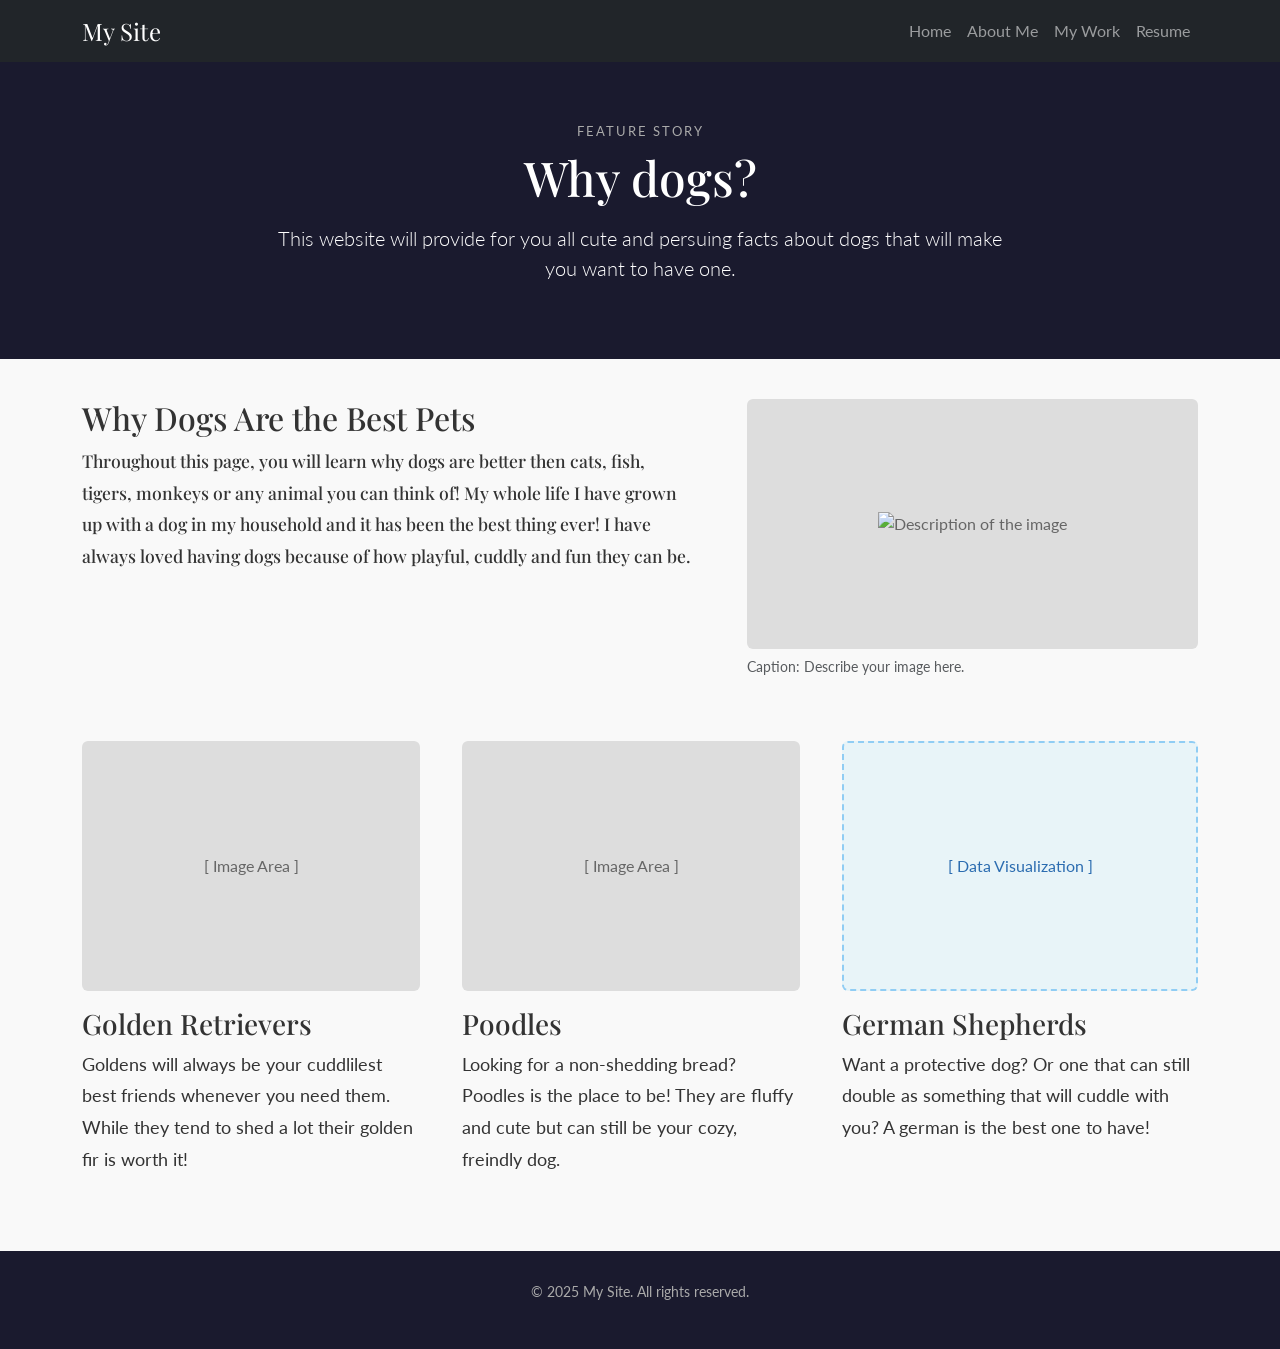
==== index.html @ 229303be "Add files via upload" ====
<!DOCTYPE html>
<html>
<head>
  <title>Story Template</title>

  <!-- Google Fonts -->
  <link href="https://fonts.googleapis.com/css2?family=Playfair+Display:wght@700&family=Lato:wght@400;300&display=swap" rel="stylesheet"/>

  <!-- Bootstrap CSS -->
  <link href="https://cdn.jsdelivr.net/npm/bootstrap@5.3.0/dist/css/bootstrap.min.css" rel="stylesheet"/>

  <style>
    body {
      font-family: 'Lato', sans-serif;
      background-color: #f9f9f9;
      color: #333;
    }

    h1, h2, h3 {
      font-family: 'Playfair Display', serif;
    }

    .navbar-brand {
      font-family: 'Playfair Display', serif;
      font-size: 1.5rem;
    }

    .hero-section {
      background-color: #1a1a2e;
      color: white;
      padding: 60px 0;
      margin-bottom: 40px;
    }

    .hero-section h1 {
      font-size: 3rem;
    }

    .story-text {
      font-size: 1.1rem;
      line-height: 1.8;
    }

    .image-placeholder {
      background-color: #ddd;
      height: 250px;
      display: flex;
      align-items: center;
      justify-content: center;
      border-radius: 6px;
      color: #666;
      font-size: 1rem;
    }

    .data-viz-placeholder {
      background-color: #e8f4f8;
      height: 250px;
      display: flex;
      align-items: center;
      justify-content: center;
      border-radius: 6px;
      border: 2px dashed #90cdf4;
      color: #2b6cb0;
      font-size: 1rem;
    }

    .section-label {
      text-transform: uppercase;
      letter-spacing: 2px;
      font-size: 0.8rem;
      color: #888;
      margin-bottom: 8px;
    }

    footer {
      background-color: #1a1a2e;
      color: #aaa;
      padding: 30px 0;
      margin-top: 60px;
      text-align: center;
      font-size: 0.9rem;
    }
  </style>
</head>
<body>

  <!-- Bootstrap Navbar -->
  <nav class="navbar navbar-expand-lg navbar-dark bg-dark">
    <div class="container">
      <a class="navbar-brand" href="index.html">My Site</a>
      <button class="navbar-toggler" type="button" data-bs-toggle="collapse" data-bs-target="#navbarNav">
        <span class="navbar-toggler-icon"></span>
      </button>
      <div class="collapse navbar-collapse" id="navbarNav">
        <ul class="navbar-nav ms-auto">
          <li class="nav-item"><a class="nav-link" href="index.html">Home</a></li>
          <li class="nav-item"><a class="nav-link" href="about/index.html">About Me</a></li>
          <li class="nav-item"><a class="nav-link" href="work/index.html">My Work</a></li>
          <li class="nav-item"><a class="nav-link" href="resume/index.html">Resume</a></li>
        </ul>
      </div>
    </div>
  </nav>

  <!-- Hero Section -->
  <div class="hero-section">
    <div class="container">
      <div class="row">
        <div class="col-lg-8 mx-auto text-center">
          <p class="section-label" style="color: #aaa;">Feature Story</p>
          <h1>Why dogs?</h1>
          <p class="lead mt-3">This website will provide for you all cute and persuing facts about dogs that will make you want to have one.</p>
        </div>
      </div>
    </div>
  </div>

  <!-- Main Content  -->
  <div class="container">

    <!-- Row 1: Story text left, Image right -->
    <div class="row mb-5">
      <div class="col-md-7" style="padding-right: 40px;">
        <h2>Why Dogs Are the Best Pets<h2>
        <p class="story-text">
          Throughout this page, you will learn why dogs are better then cats, fish, tigers, monkeys or any animal you can think of! My whole life I have grown up with a dog in my household and it has been the best thing ever! I have always loved having dogs because of how playful, cuddly and fun they can be. 
        </p>
    
        </p>
      </div>
      <div class="col-md-5">
        <div class="image-placeholder">
          <img src="paisleyphoto.jpeg" alt="Description of the image" style="max-width: 100%; height: auto;">
        </div>
        <p class="text-muted mt-2" style="font-size: 0.85rem;">Caption: Describe your image here.</p>
      </div>
    </div>


    <!-- Row 3: Three equal columns -->
    <div class="row mb-5">
      <div class="col-md-4" style="padding-right: 30px;">
        <div class="image-placeholder mb-3">[ Image Area ]</div>
        <h3>Golden Retrievers</h3>
        <p class="story-text">Goldens will always be your cuddlilest best friends whenever you need them. While they tend to shed a lot their golden fir is worth it! </p>
      </div>
      <div class="col-md-4" style="padding-right: 30px;">
        <div class="image-placeholder mb-3">[ Image Area ]</div>
        <h3>Poodles</h3>
        <p class="story-text">Looking for a non-shedding bread? Poodles is the place to be! They are fluffy and cute but can still be your cozy, freindly dog. </p>
      </div>
      <div class="col-md-4">
        <div class="data-viz-placeholder mb-3">[ Data Visualization ]</div>
        <h3>German Shepherds</h3>
        <p class="story-text">Want a protective dog? Or one that can still double as something that will cuddle with you? A german is the best one to have!</p>
      </div>
    </div>

  </div>

  <!-- Footer -->
  <footer>
    <p>&copy; 2025 My Site. All rights reserved.</p>
  </footer>

  <!-- Bootstrap JS -->
  <script src="https://cdn.jsdelivr.net/npm/bootstrap@5.3.0/dist/js/bootstrap.bundle.min.js"></script>

</body>
</html>
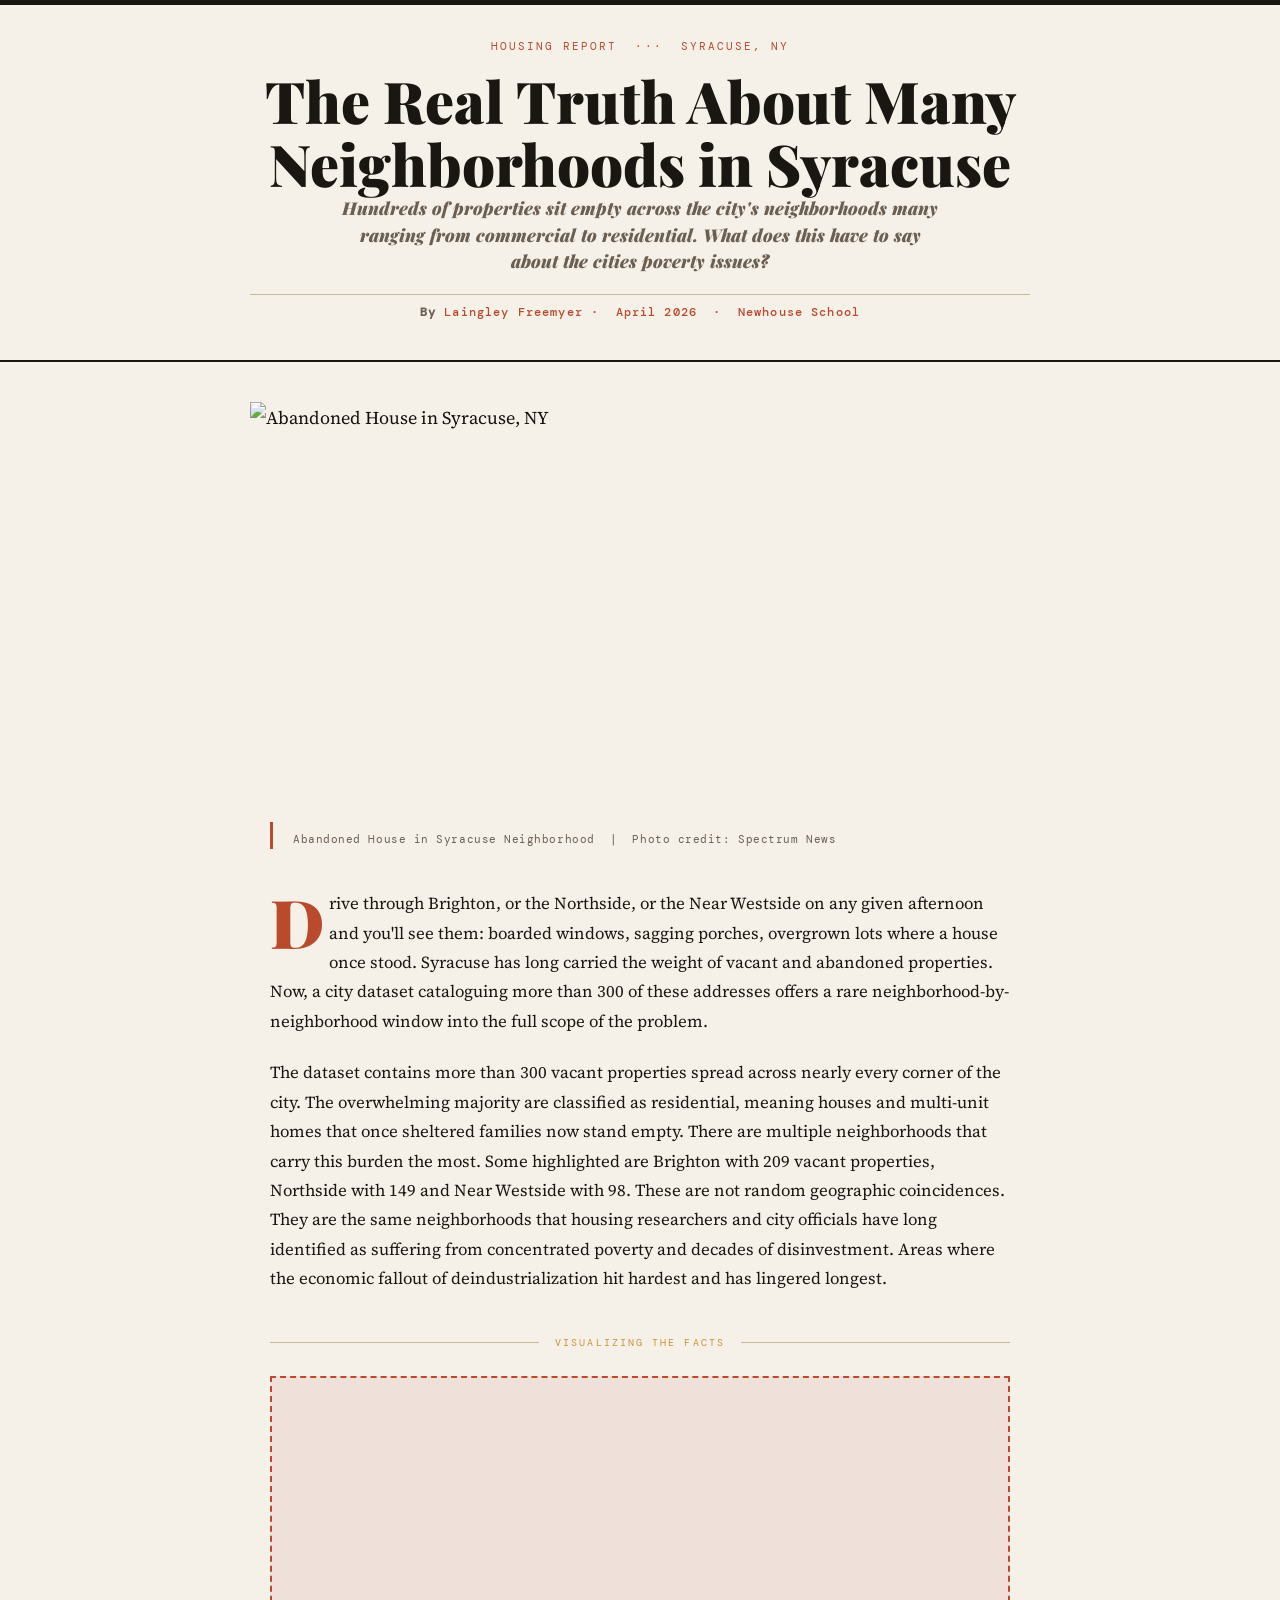
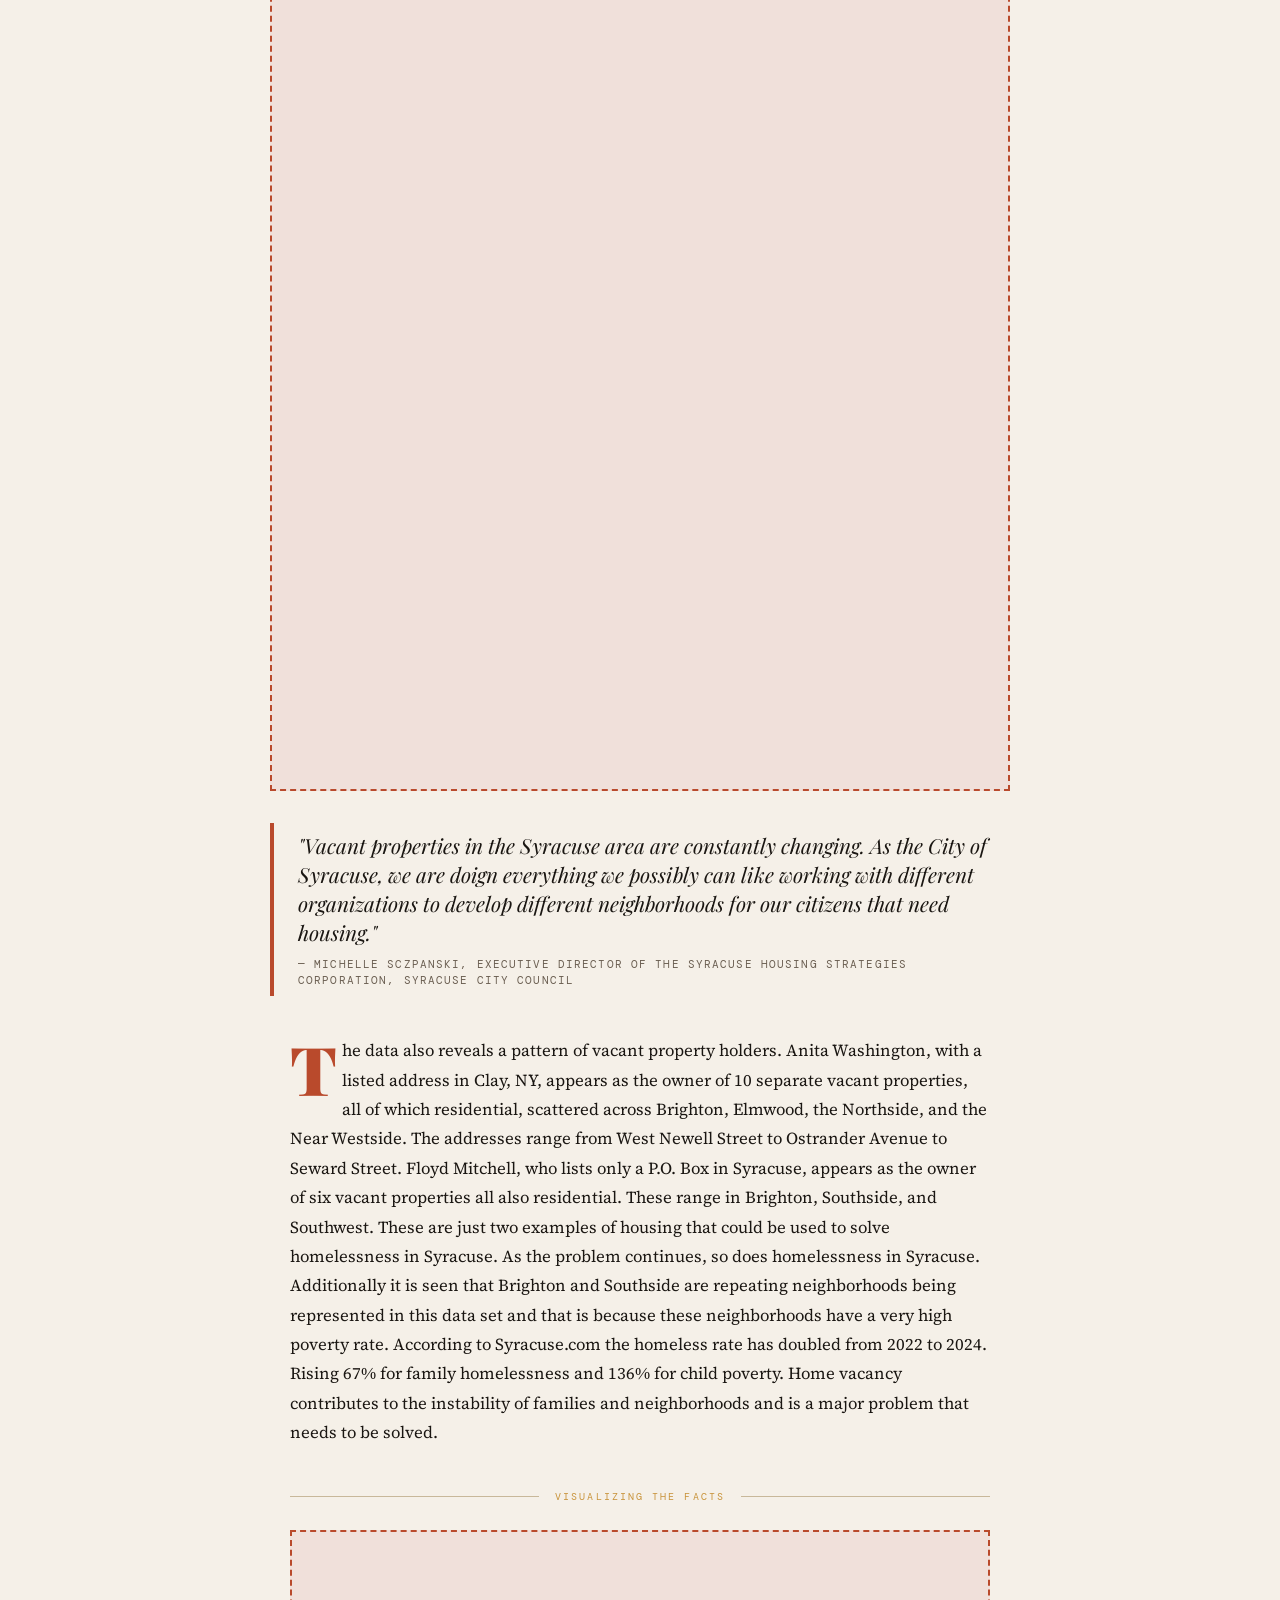
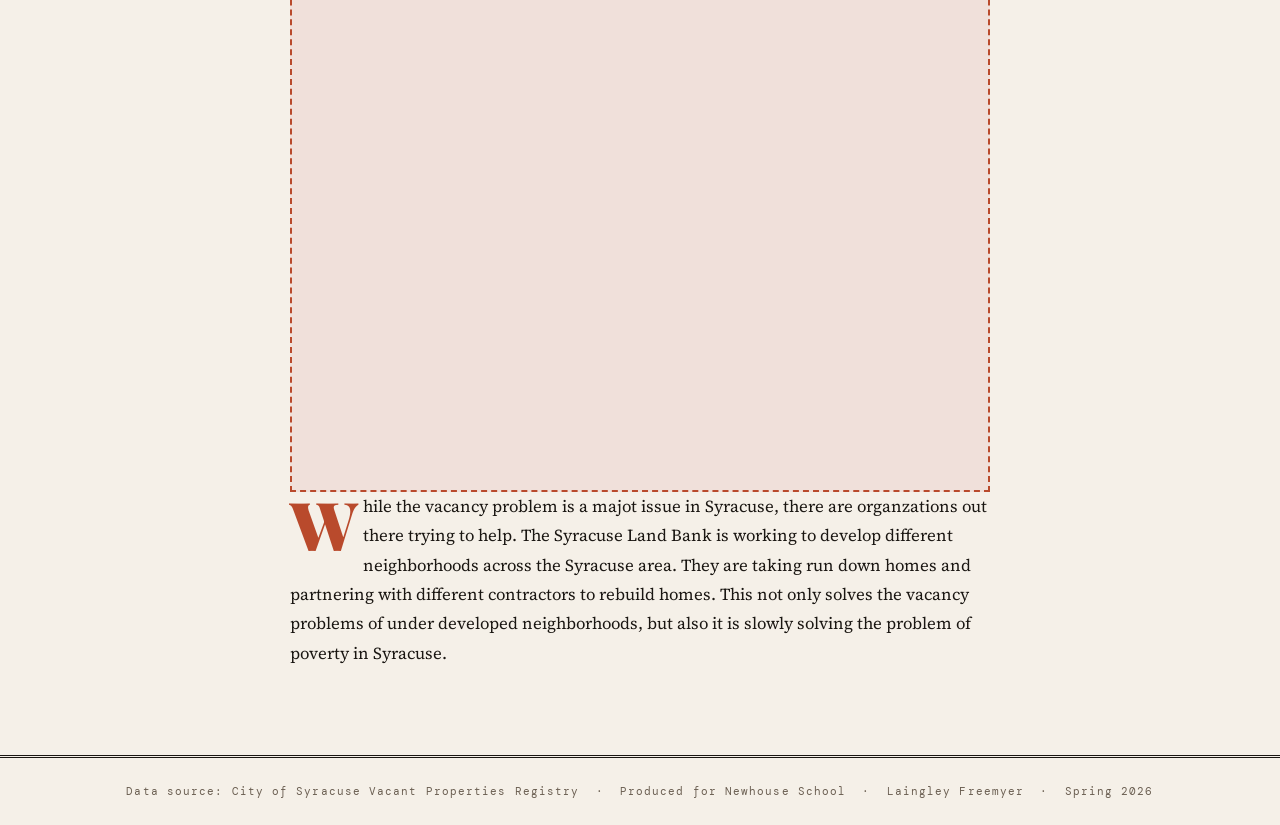
==== commit 864fb0b3: "Add files via upload" ====
--- a/index.html
+++ b/index.html
@@ -1,170 +1,365 @@
 <!DOCTYPE html>
-<html>
+<html lang="en">
 <head>
-  <title>Story Template</title>
-
-  <!-- Google Fonts -->
-  <link href="https://fonts.googleapis.com/css2?family=Playfair+Display:wght@700&family=Lato:wght@400;300&display=swap" rel="stylesheet"/>
-
-  <!-- Bootstrap CSS -->
-  <link href="https://cdn.jsdelivr.net/npm/bootstrap@5.3.0/dist/css/bootstrap.min.css" rel="stylesheet"/>
+  <meta charset="UTF-8" />
+  <meta name="viewport" content="width=device-width, initial-scale=1.0"/>
+  <title>Syracuse's Vacant Properties</title>
+  <link href="https://fonts.googleapis.com/css2?family=Playfair+Display:ital,wght@0,700;0,900;1,700&family=Source+Serif+4:ital,opsz,wght@0,8..60,300;0,8..60,400;1,8..60,300&family=DM+Mono:wght@400;500&display=swap" rel="stylesheet">
 
   <style>
+    
+    *, *::before, *::after { box-sizing: border-box; margin: 0; padding: 0; }
+
+    :root {
+      --ink:       #1a1612;
+      --paper:     #f5f0e8;
+      --rust:      #b94a2c;
+      --rust-pale: #f0e0da;
+      --gold:      #c8933a;
+      --rule:      #c8b89a;
+      --muted:     #6b5f52;
+      --col-max:   740px;
+    }
+
+    html { scroll-behavior: smooth; }
+
     body {
-      font-family: 'Lato', sans-serif;
-      background-color: #f9f9f9;
-      color: #333;
-    }
-
-    h1, h2, h3 {
+      background: var(--paper);
+      color: var(--ink);
+      font-family: 'Source Serif 4', Georgia, serif;
+      font-size: 18px;
+      line-height: 1.75;
+    }
+
+  
+    header {
+      border-top: 5px solid var(--ink);
+      border-bottom: 2px solid var(--ink);
+      padding: 2rem 1.5rem 1.5rem;
+      text-align: center;
+      background: var(--paper);
+    }
+
+    .kicker {
+      font-family: 'DM Mono', monospace;
+      font-size: 0.7rem;
+      letter-spacing: 0.18em;
+      text-transform: uppercase;
+      color: var(--rust);
+      margin-bottom: 0.75rem;
+    }
+
+    h1 {
+      font-family: 'Playfair Display', Georgia, serif;
+      font-size: clamp(2rem, 6vw, 3.6rem);
+      font-weight: 900;
+      line-height: 1.1;
+      max-width: 780px;
+      margin: 0 auto 1rem;
+      color: var(--ink);
+    }
+
+    .deck {
+      font-size: 1.1rem;
+      font-style: italic;
+      color: var(--muted);
+      max-width: 600px;
+      margin: 0 auto 1.25rem;
+      line-height: 1.5;
+    }
+
+    .byline {
+      font-family: 'DM Mono', monospace;
+      font-size: 0.72rem;
+      letter-spacing: 0.1em;
+      color: var(--muted);
+      border-top: 1px solid var(--rule);
+      padding-top: 0.75rem;
+      margin-top: 0.5rem;
+    }
+
+    .byline span { color: var(--rust); font-weight: 500; }
+
+ 
+    main {
+      max-width: var(--col-max);
+      margin: 0 auto;
+      padding: 2.5rem 1.25rem 4rem;
+    }
+
+ 
+    .photo-block {
+      margin: 0 -1.25rem 2.5rem;
+      position: relative;
+    }
+
+    .photo-block img {
+      width: 100%;
+      height: 420px;
+      object-fit: cover;
+      display: block;
+      filter: sepia(15%) contrast(1.05);
+    }
+
+    .photo-placeholder {
+      width: 100%;
+      height: 420px;
+      background: linear-gradient(135deg, #d4c9b8 0%, #b8a898 100%);
+      display: flex;
+      flex-direction: column;
+      align-items: center;
+      justify-content: center;
+      gap: 0.5rem;
+    }
+
+    .photo-placeholder p {
+      font-family: 'DM Mono', monospace;
+      font-size: 0.75rem;
+      letter-spacing: 0.12em;
+      text-transform: uppercase;
+      color: var(--muted);
+    }
+
+    .photo-caption {
+      font-family: 'DM Mono', monospace;
+      font-size: 0.68rem;
+      letter-spacing: 0.05em;
+      color: var(--muted);
+      padding: 0.5rem 1.25rem 0;
+      border-left: 3px solid var(--rust);
+      margin: 0 0 0 1.25rem;
+    }
+
+    .story p {
+      margin-bottom: 1.4rem;
+      font-size: 1.05rem;
+    }
+
+    .story p:first-of-type::first-letter {
       font-family: 'Playfair Display', serif;
-    }
-
-    .navbar-brand {
+      font-size: 4.2rem;
+      font-weight: 900;
+      line-height: 0.8;
+      float: left;
+      margin: 0.08em 0.08em 0 0;
+      color: var(--rust);
+    }
+
+    
+    blockquote {
+      border-left: 4px solid var(--rust);
+      margin: 2rem 0;
+      padding: 0.5rem 0 0.5rem 1.5rem;
       font-family: 'Playfair Display', serif;
-      font-size: 1.5rem;
-    }
-
-    .hero-section {
-      background-color: #1a1a2e;
-      color: white;
-      padding: 60px 0;
-      margin-bottom: 40px;
-    }
-
-    .hero-section h1 {
-      font-size: 3rem;
-    }
-
-    .story-text {
-      font-size: 1.1rem;
-      line-height: 1.8;
-    }
-
-    .image-placeholder {
-      background-color: #ddd;
-      height: 250px;
+      font-size: 1.3rem;
+      font-style: italic;
+      color: var(--ink);
+      line-height: 1.4;
+    }
+
+    blockquote cite {
+      display: block;
+      font-family: 'DM Mono', monospace;
+      font-size: 0.7rem;
+      letter-spacing: 0.1em;
+      text-transform: uppercase;
+      font-style: normal;
+      color: var(--muted);
+      margin-top: 0.6rem;
+    }
+
+   
+    .section-rule {
       display: flex;
       align-items: center;
-      justify-content: center;
-      border-radius: 6px;
-      color: #666;
-      font-size: 1rem;
-    }
-
-    .data-viz-placeholder {
-      background-color: #e8f4f8;
-      height: 250px;
-      display: flex;
-      align-items: center;
-      justify-content: center;
-      border-radius: 6px;
-      border: 2px dashed #90cdf4;
-      color: #2b6cb0;
-      font-size: 1rem;
-    }
-
-    .section-label {
-      text-transform: uppercase;
-      letter-spacing: 2px;
-      font-size: 0.8rem;
-      color: #888;
-      margin-bottom: 8px;
-    }
-
+      gap: 1rem;
+      margin: 2.5rem 0 1.5rem;
+    }
+
+    .section-rule::before,
+    .section-rule::after {
+      content: '';
+      flex: 1;
+      height: 1px;
+      background: var(--rule);
+    }
+
+    .section-rule span {
+      font-family: 'DM Mono', monospace;
+      font-size: 0.65rem;
+      letter-spacing: 0.2em;
+      text-transform: uppercase;
+      color: var(--gold);
+      white-space: nowrap;
+    }
+
+  
+    .viz-block {
+      margin: 2rem 0;
+      background: white;
+      border: 1px solid var(--rule);
+      border-top: 3px solid var(--rust);
+      padding: 1.25rem;
+    }
+
+    .viz-label {
+      font-family: 'DM Mono', monospace;
+      font-size: 0.65rem;
+      letter-spacing: 0.18em;
+      text-transform: uppercase;
+      color: var(--rust);
+      margin-bottom: 0.75rem;
+    }
+
+    .viz-placeholder {
+      background: var(--rust-pale);
+      border: 2px dashed var(--rust);
+      padding: 3rem 2rem;
+      text-align: center;
+      font-family: 'DM Mono', monospace;
+      font-size: 0.75rem;
+      letter-spacing: 0.1em;
+      text-transform: uppercase;
+      color: var(--rust);
+      line-height: 2;
+    }
+
+    .viz-embed iframe {
+      width: 100% !important;
+      border: none;
+    }
+
+   
     footer {
-      background-color: #1a1a2e;
-      color: #aaa;
-      padding: 30px 0;
-      margin-top: 60px;
+      border-top: 3px double var(--ink);
+      padding: 1.5rem;
       text-align: center;
-      font-size: 0.9rem;
+      font-family: 'DM Mono', monospace;
+      font-size: 0.68rem;
+      letter-spacing: 0.1em;
+      color: var(--muted);
     }
   </style>
 </head>
 <body>
 
-  <!-- Bootstrap Navbar -->
-  <nav class="navbar navbar-expand-lg navbar-dark bg-dark">
-    <div class="container">
-      <a class="navbar-brand" href="index.html">My Site</a>
-      <button class="navbar-toggler" type="button" data-bs-toggle="collapse" data-bs-target="#navbarNav">
-        <span class="navbar-toggler-icon"></span>
-      </button>
-      <div class="collapse navbar-collapse" id="navbarNav">
-        <ul class="navbar-nav ms-auto">
-          <li class="nav-item"><a class="nav-link" href="index.html">Home</a></li>
-          <li class="nav-item"><a class="nav-link" href="about/index.html">About Me</a></li>
-          <li class="nav-item"><a class="nav-link" href="work/index.html">My Work</a></li>
-          <li class="nav-item"><a class="nav-link" href="resume/index.html">Resume</a></li>
-        </ul>
-      </div>
+
+<header>
+  <p class="kicker">Housing Report &nbsp;···&nbsp; Syracuse, NY</p>
+
+ 
+  <h1>The Real Truth About Many Neighborhoods in Syracuse
+
+
+  <p class="deck">
+    Hundreds of properties sit empty across the city's neighborhoods many ranging from commercial to residential. What does this have to say about the cities poverty issues?
+  </p>
+
+
+
+  <p class="byline">
+    By <span>Laingley Freemyer&nbsp;·&nbsp; April 2026 &nbsp;·&nbsp; Newhouse School
+  </p>
+</header>
+
+
+<main>
+
+ 
+  <div class="photo-block">
+
+   
+    <div class="photo-block">
+
+  <img src="ambandonedhouse.png" alt="Abandoned House in Syracuse, NY">
+
+ 
+  <p class="photo-caption">
+    Abandoned House in Syracuse Neighborhood &nbsp;|&nbsp; Photo credit: Spectrum News
+  </p>
+</div>
+
+   
+
+
+  <div class="story">
+
+    <p>
+Drive through Brighton, or the Northside, or the Near Westside on any given afternoon and you'll see them: boarded windows, sagging porches, overgrown lots where a house once stood. Syracuse has long carried the weight of vacant and abandoned properties. Now, a city dataset cataloguing more than 300 of these addresses offers a rare neighborhood-by-neighborhood window into the full scope of the problem.
+
+    </p>
+
+    <p>
+      The dataset contains more than 300 vacant properties spread across nearly every corner of the city. The overwhelming majority are classified as residential, meaning houses and multi-unit homes that once sheltered families now stand empty. There are multiple neighborhoods that carry this burden the most. Some highlighted are Brighton with 209 vacant properties, Northside with 149 and Near Westside with 98. 
+These are not random geographic coincidences. They are the same neighborhoods that housing researchers and city officials have long identified as suffering from concentrated poverty and decades of disinvestment. Areas where the economic fallout of deindustrialization hit hardest and has lingered longest.
+
+    </p>
+
+  <div class="section-rule"><span>Visualizing the Facts</div>
+
+  
+
+
+    <div class="viz-placeholder">
+      <iframe title="Vacant Properties By Neighborhood" aria-label="Bar Chart" id="datawrapper-chart-KDj8l" src="https://datawrapper.dwcdn.net/KDj8l/2/" scrolling="no" frameborder="0" style="width: 0; min-width: 100% !important; border: none;" height="907" data-external="1"></iframe><script type="text/javascript">window.addEventListener("message",function(a){if(void 0!==a.data["datawrapper-height"]){var e=document.querySelectorAll("iframe");for(var t in a.data["datawrapper-height"])for(var r,i=0;r=e[i];i++)if(r.contentWindow===a.source){var d=a.data["datawrapper-height"][t]+"px";r.style.height=d}}});</script><br>
+ 
     </div>
-  </nav>
-
-  <!-- Hero Section -->
-  <div class="hero-section">
-    <div class="container">
-      <div class="row">
-        <div class="col-lg-8 mx-auto text-center">
-          <p class="section-label" style="color: #aaa;">Feature Story</p>
-          <h1>Why dogs?</h1>
-          <p class="lead mt-3">This website will provide for you all cute and persuing facts about dogs that will make you want to have one.</p>
-        </div>
-      </div>
+
+    <div class="viz-embed">
+ 
     </div>
   </div>
 
-  <!-- Main Content  -->
-  <div class="container">
-
-    <!-- Row 1: Story text left, Image right -->
-    <div class="row mb-5">
-      <div class="col-md-7" style="padding-right: 40px;">
-        <h2>Why Dogs Are the Best Pets<h2>
-        <p class="story-text">
-          Throughout this page, you will learn why dogs are better then cats, fish, tigers, monkeys or any animal you can think of! My whole life I have grown up with a dog in my household and it has been the best thing ever! I have always loved having dogs because of how playful, cuddly and fun they can be. 
-        </p>
-    
-        </p>
-      </div>
-      <div class="col-md-5">
-        <div class="image-placeholder">
-          <img src="paisleyphoto.jpeg" alt="Description of the image" style="max-width: 100%; height: auto;">
-        </div>
-        <p class="text-muted mt-2" style="font-size: 0.85rem;">Caption: Describe your image here.</p>
-      </div>
+
+    <blockquote>
+      "Vacant properties in the Syracuse area are constantly changing. As the City of Syracuse, we are doign everything we possibly can like working with different organizations to develop different neighborhoods for our citizens that need housing."
+      <cite>— Michelle Sczpanski, Executive Director of the Syracuse Housing Strategies Corporation, Syracuse City Council</cite>
+    </blockquote>
+
+  </div>
+
+
+ 
+  <div class="story">
+    <p>
+      The data also reveals a pattern of vacant property holders. Anita Washington, with a listed address in Clay, NY, appears as the owner of 10 separate vacant properties, all of which residential, scattered across Brighton, Elmwood, the Northside, and the Near Westside. The addresses range from West Newell Street to Ostrander Avenue to Seward Street. 
+Floyd Mitchell, who lists only a P.O. Box in Syracuse, appears as the owner of six vacant properties all also residential. These range in  Brighton, Southside, and Southwest. 
+These are just two examples of housing that could be used to solve homelessness in Syracuse. As the problem continues, so does homelessness in Syracuse. Additionally it is seen that Brighton and Southside are repeating neighborhoods being represented in this data set and that is because these neighborhoods have a very high poverty rate. According to Syracuse.com the homeless rate has doubled from 2022 to 2024. Rising 67% for family homelessness and 136% for child poverty. Home vacancy contributes to the instability of families and neighborhoods and is a major problem that needs to be solved. 
+
+    </p>
+
+  </div>
+
+
+  <div class="section-rule"><span>Visualizing the Facts</span></div>
+
+  
+
+    <div class="viz-placeholder">
+      <iframe title="Residential vs Commercial" aria-label="Donut Chart" id="datawrapper-chart-TbPsJ" src="https://datawrapper.dwcdn.net/TbPsJ/1/" scrolling="no" frameborder="0" style="width: 0; min-width: 100% !important; border: none;" height="454" data-external="1"></iframe><script type="text/javascript">window.addEventListener("message",function(a){if(void 0!==a.data["datawrapper-height"]){var e=document.querySelectorAll("iframe");for(var t in a.data["datawrapper-height"])for(var r,i=0;r=e[i];i++)if(r.contentWindow===a.source){var d=a.data["datawrapper-height"][t]+"px";r.style.height=d}}});</script><br>
     </div>
 
-
-    <!-- Row 3: Three equal columns -->
-    <div class="row mb-5">
-      <div class="col-md-4" style="padding-right: 30px;">
-        <div class="image-placeholder mb-3">[ Image Area ]</div>
-        <h3>Golden Retrievers</h3>
-        <p class="story-text">Goldens will always be your cuddlilest best friends whenever you need them. While they tend to shed a lot their golden fir is worth it! </p>
-      </div>
-      <div class="col-md-4" style="padding-right: 30px;">
-        <div class="image-placeholder mb-3">[ Image Area ]</div>
-        <h3>Poodles</h3>
-        <p class="story-text">Looking for a non-shedding bread? Poodles is the place to be! They are fluffy and cute but can still be your cozy, freindly dog. </p>
-      </div>
-      <div class="col-md-4">
-        <div class="data-viz-placeholder mb-3">[ Data Visualization ]</div>
-        <h3>German Shepherds</h3>
-        <p class="story-text">Want a protective dog? Or one that can still double as something that will cuddle with you? A german is the best one to have!</p>
-      </div>
+    <div class="viz-embed">
+     
     </div>
-
-  </div>
-
-  <!-- Footer -->
-  <footer>
-    <p>&copy; 2025 My Site. All rights reserved.</p>
-  </footer>
-
-  <!-- Bootstrap JS -->
-  <script src="https://cdn.jsdelivr.net/npm/bootstrap@5.3.0/dist/js/bootstrap.bundle.min.js"></script>
+  </div>
+
+
+  <div class="story">
+    <p>
+   While the vacancy problem is a majot issue in Syracuse, there are organzations out there trying to help. The Syracuse Land Bank is working to develop different neighborhoods across the Syracuse area. They are taking run down homes and partnering with different contractors to rebuild homes. This not only solves the vacancy problems of under developed neighborhoods, but also it is slowly solving the problem of poverty in Syracuse. 
+    </p>
+  </div>
+
+</main>
+
+
+
+<footer>
+
+  Data source: City of Syracuse Vacant Properties Registry &nbsp;·&nbsp;
+  Produced for Newhouse School &nbsp;·&nbsp; Laingley Freemyer &nbsp;·&nbsp; Spring 2026
+</footer>
 
 </body>
 </html>
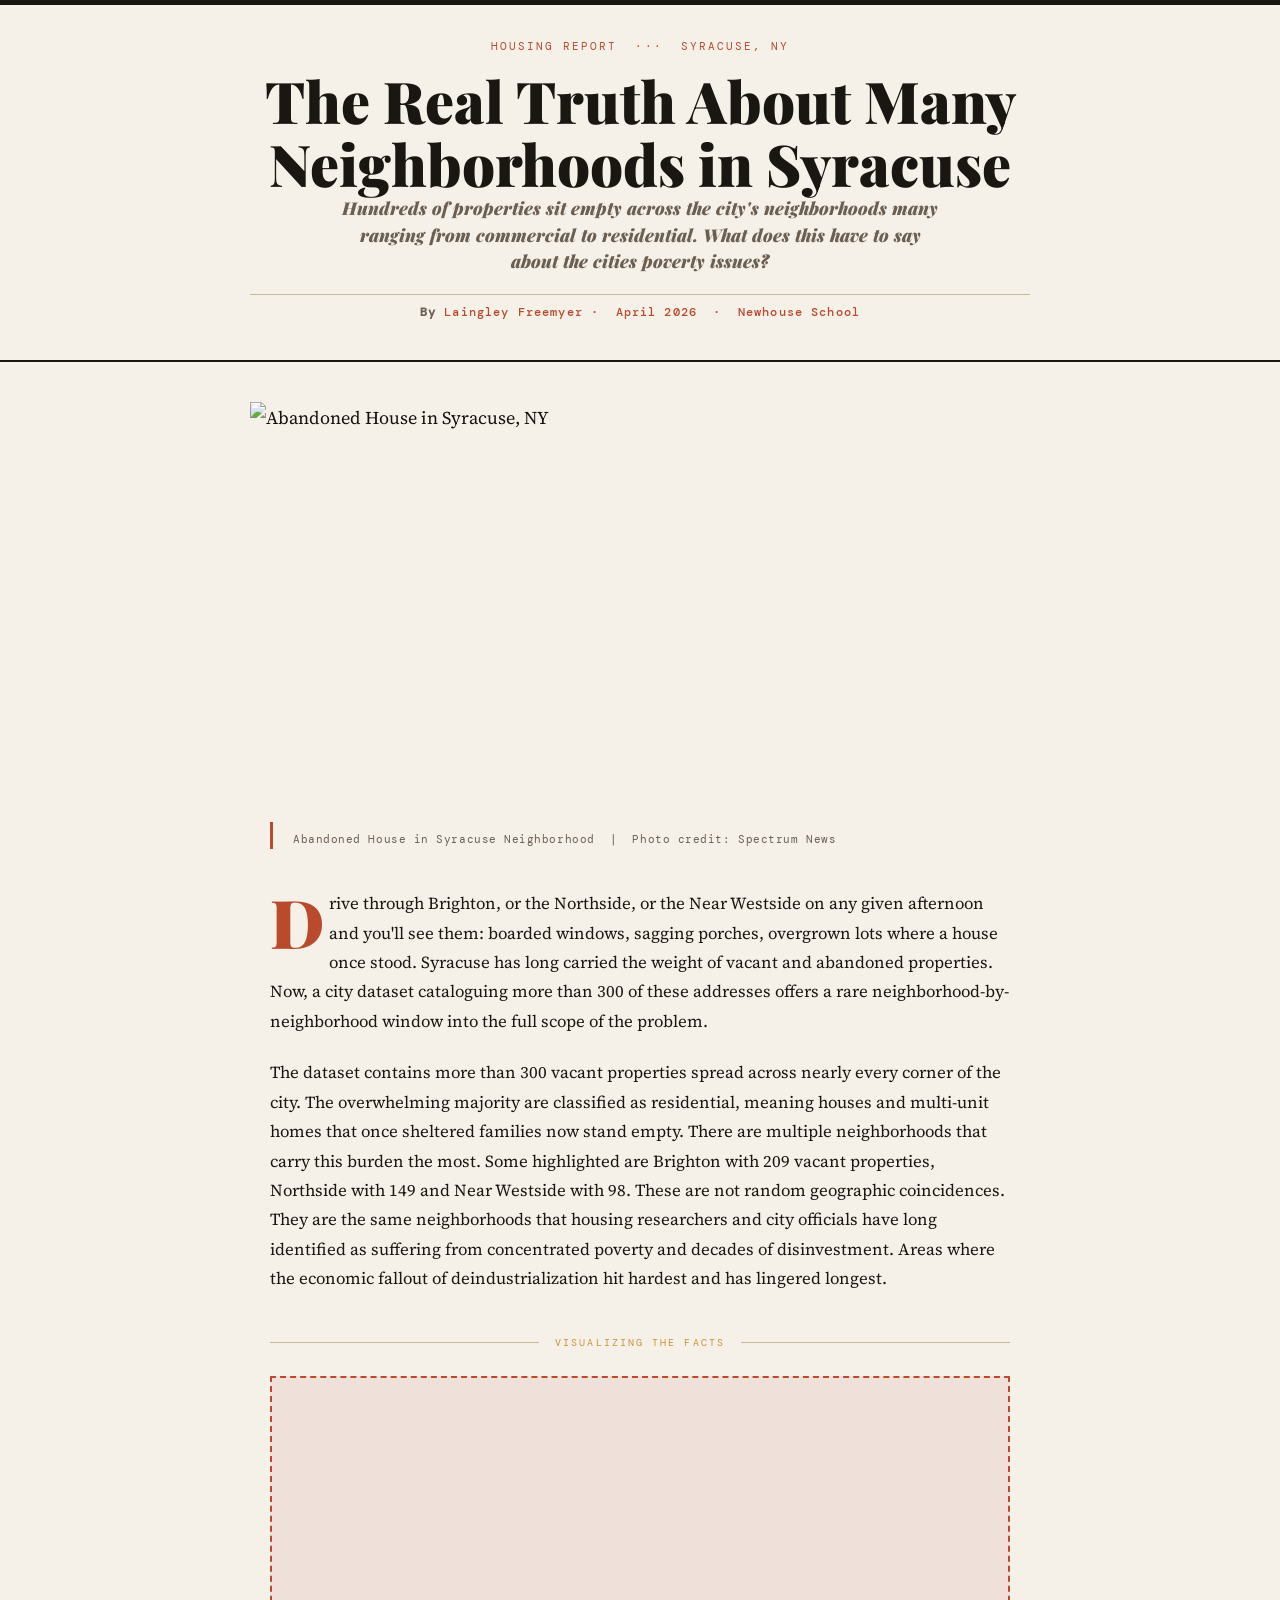
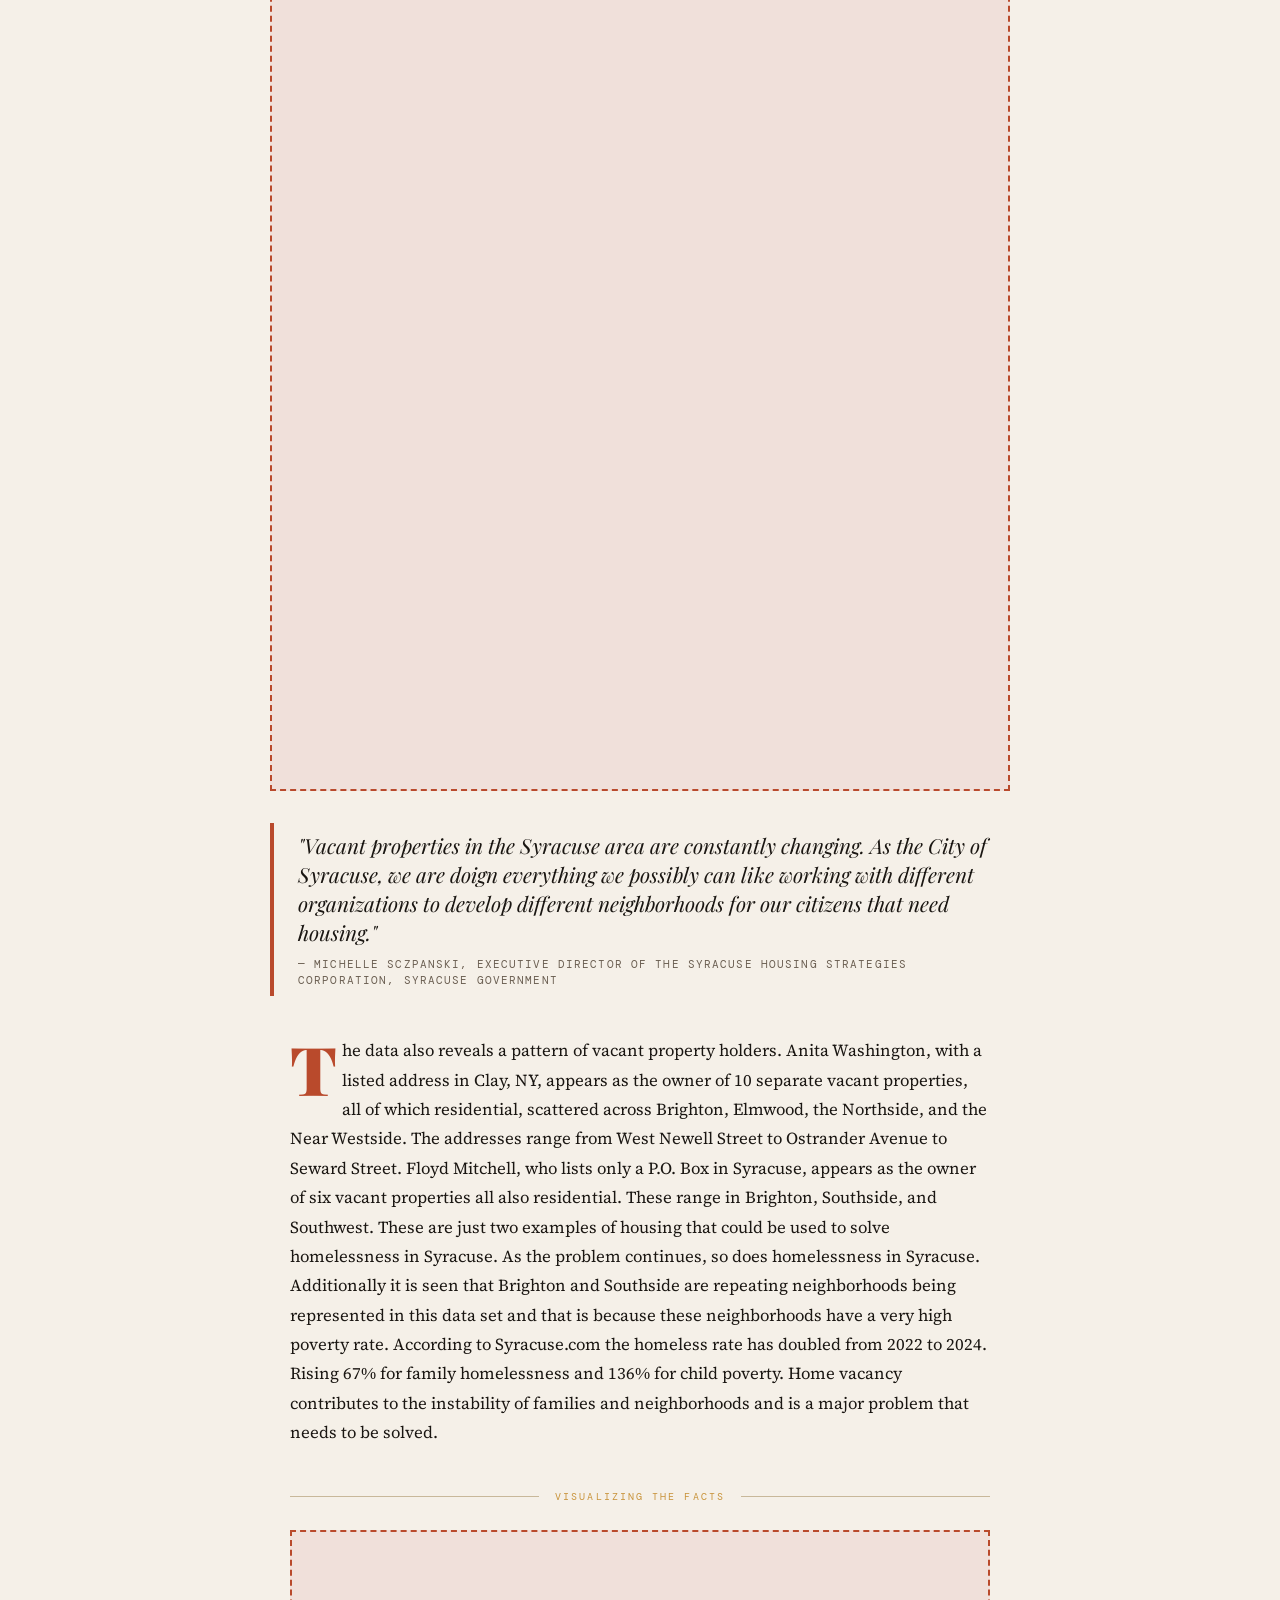
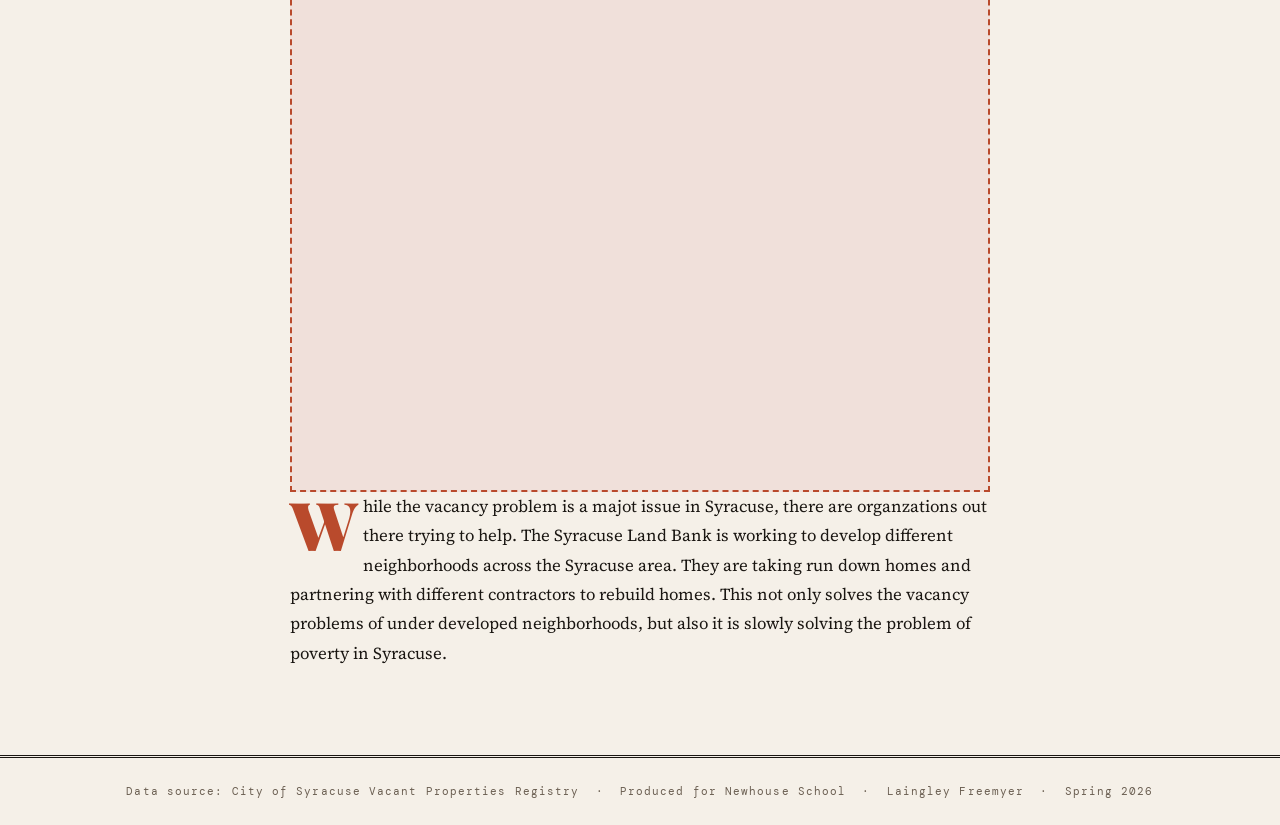
==== commit 391b75d5: "Add files via upload" ====
--- a/index.html
+++ b/index.html
@@ -313,7 +313,7 @@
 
     <blockquote>
       "Vacant properties in the Syracuse area are constantly changing. As the City of Syracuse, we are doign everything we possibly can like working with different organizations to develop different neighborhoods for our citizens that need housing."
-      <cite>— Michelle Sczpanski, Executive Director of the Syracuse Housing Strategies Corporation, Syracuse City Council</cite>
+      <cite>— Michelle Sczpanski, Executive Director of the Syracuse Housing Strategies Corporation, Syracuse Government</cite>
     </blockquote>
 
   </div>
